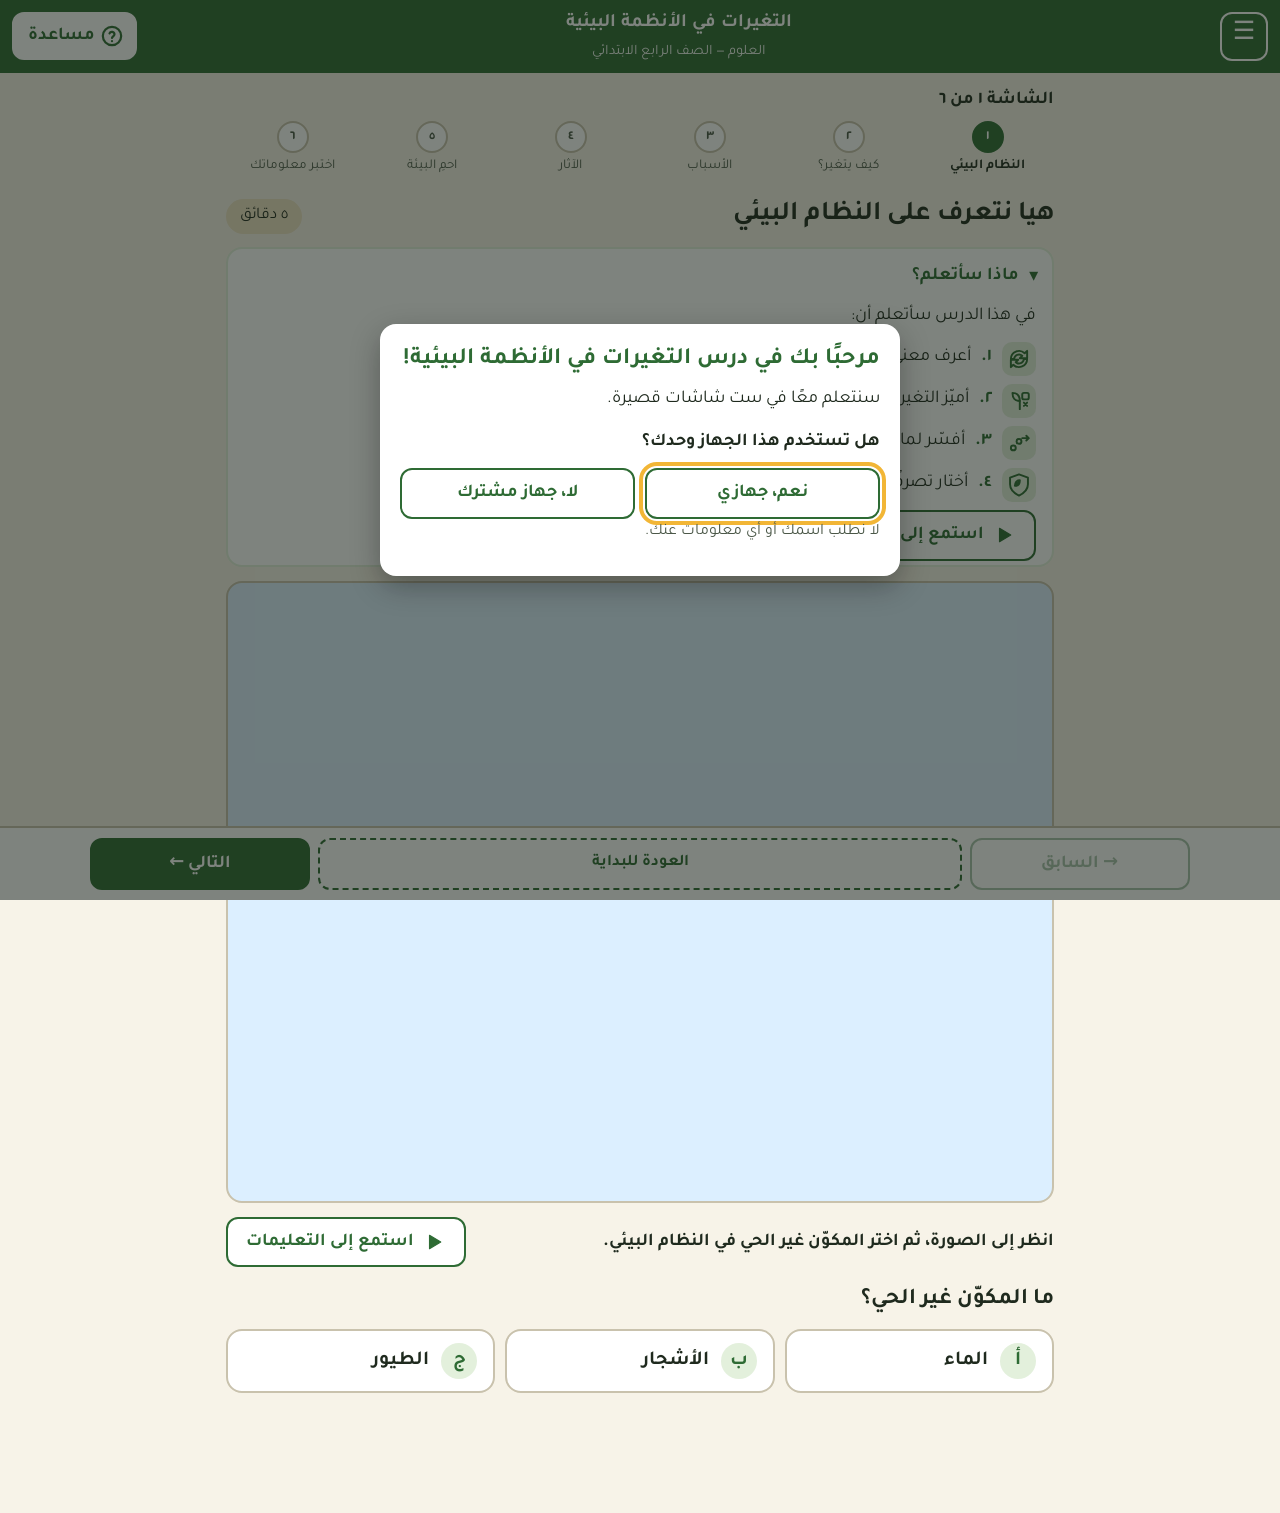
==== index.html @ 7276ea14 "نشر الإصدار 10.6 من حزمة النشر eco-prototype-10.6.zip (sha256 d8c07df0…) Co-Authored-By: Claude Opus" ====
<!DOCTYPE html>
<html lang="ar" dir="rtl">
<head>
<meta charset="utf-8">
<meta name="viewport" content="width=device-width, initial-scale=1">
<meta http-equiv="Content-Security-Policy" content="default-src 'self'; img-src 'self' data:; media-src 'self'; style-src 'self'; script-src 'self'; font-src 'self'; connect-src 'none'; object-src 'none'; base-uri 'none'; form-action 'none'">
<meta name="referrer" content="no-referrer">
<meta name="description" content="درس تفاعلي في العلوم للصف الرابع: التغيرات في الأنظمة البيئية">
<title>التغيرات في الأنظمة البيئية</title>
<link rel="icon" href="img/icon.svg" type="image/svg+xml">
<link rel="stylesheet" href="css/style.css">
</head>
<body>
<a class="skip" href="#main">انتقل إلى محتوى الشاشة</a>

<header class="top">
  <button type="button" class="icon-btn" id="btn-menu" aria-haspopup="dialog" aria-controls="panel-menu">
    <span aria-hidden="true">☰</span><span class="sr-only" data-t="buttons.menu"></span>
  </button>
  <div class="brand">
    <p class="brand-title" data-t="site.title"></p>
    <p class="brand-sub" data-t="site.tagline"></p>
  </div>
  <button type="button" class="help-btn" id="btn-help" aria-haspopup="dialog">
    <svg class="help-ico" viewBox="0 0 24 24" aria-hidden="true"><circle cx="12" cy="12" r="10"/><path d="M9.3 9.2a2.8 2.8 0 0 1 5.4 1c0 1.9-2.7 2.4-2.7 4"/><path d="M12 17.6v.1"/></svg>
    <span data-t="buttons.helpBtn"></span>
  </button>
</header>

<nav class="progress" aria-label="التقدم في الدرس">
  <p id="progress-label" class="progress-label"></p>
  <ol id="progress-steps" class="progress-steps"></ol>
</nav>

<main id="main" tabindex="-1"></main>

<footer class="bottom">
  <button type="button" class="nav-btn" id="btn-prev"><span aria-hidden="true">→</span> <span data-t="buttons.prev"></span></button>
  <button type="button" class="nav-btn ghost" id="btn-home" data-t="buttons.home"></button>
  <button type="button" class="nav-btn primary" id="btn-next"><span data-t="buttons.next"></span> <span aria-hidden="true">←</span></button>
</footer>

<div id="live" class="sr-only" aria-live="polite"></div>
<div id="layer"></div>

<noscript><p class="noscript">يحتاج هذا الدرس إلى تفعيل JavaScript في المتصفح. جرّب متصفحًا آخر، أو اسأل معلمك عند التواصل معه.</p></noscript>
<script src="js/content.js"></script>
<script src="js/store.js"></script>
<script src="js/app.js"></script>
</body>
</html>
---- css/style.css ----
/* خط Tajawal مضمّن محليًا (قا٢٤). إن لم تتوفر الملفات يُستخدم خط النظام العربي التالي في القائمة. */
@font-face { font-family: "Tajawal"; src: local("Tajawal"), url("../fonts/Tajawal-Regular.woff2") format("woff2"); font-weight: 400; font-display: swap; }
@font-face { font-family: "Tajawal"; src: local("Tajawal Bold"), local("Tajawal-Bold"), url("../fonts/Tajawal-Bold.woff2") format("woff2"); font-weight: 700; font-display: swap; }

:root {
  --bg: #f7f3e8;          /* رملي فاتح */
  --card: #ffffff;
  --ink: #1f2a1e;         /* نص أساسي: تباين ١٤:١ مع الخلفية */
  --muted: #4a5747;
  --green: #2e6b34;       /* أزرار أساسية: تباين ٦٫٤:١ مع الأبيض */
  --green-soft: #e3f0dc;
  --sky: #dcefff;
  --sand: #efe2c4;
  --line: #c9c2ad;
  --ok: #1f6b2c; --ok-bg: #e2f3e0;
  --no: #8a3b12; --no-bg: #fdebdc;
  --info: #1d4f7a; --info-bg: #e2eefa;
  --danger: #9b2c1c;
  --focus: #f2b636;
  --radius: 16px;
  --fs: 18px;
  font-size: var(--fs);
}
html.large { --fs: 22px; }
html.contrast {
  --bg: #ffffff; --card: #ffffff; --ink: #000000; --muted: #000000; --green: #0b4a12; --green-soft: #ffffff;
  --line: #000000; --sky: #ffffff; --sand: #ffffff; --ok: #004d10; --no: #6b1d00; --info: #00315c;
}
html.contrast .option, html.contrast .btn, html.contrast .feedback, html.contrast .objectives { border-width: 3px; border-color: #000; }

* { box-sizing: border-box; }
body {
  margin: 0; background: var(--bg); color: var(--ink);
  font-family: "Tajawal", "Noto Sans Arabic", "Segoe UI", "Geeza Pro", "Tahoma", "DejaVu Sans", sans-serif;
  line-height: 1.7; font-size: 1rem;
  padding-bottom: 96px; /* مساحة الشريط السفلي */
}
body.locked { overflow: hidden; }
h1, h2, h3 { line-height: 1.35; margin: 0 0 .5rem; }
h1 { font-size: 1.5rem; }
h2 { font-size: 1.3rem; }
h3 { font-size: 1.1rem; margin-top: 1.2rem; }
p { margin: 0 0 .6rem; }
img { max-width: 100%; height: auto; display: block; }
button { font: inherit; color: inherit; }
:focus-visible { outline: 4px solid var(--focus); outline-offset: 2px; border-radius: 8px; }
.sr-only { position: absolute; width: 1px; height: 1px; overflow: hidden; clip: rect(0 0 0 0); white-space: nowrap; }
.skip { position: absolute; inset-inline-start: 8px; top: -60px; background: var(--card); padding: 8px 12px; z-index: 50; }
.skip:focus { top: 8px; outline: 4px solid var(--focus); outline-offset: 2px; border-radius: 8px; } /* 10.5: مؤشر ظاهر دائمًا */
.small { font-size: .88rem; color: var(--muted); }
.noscript { padding: 1rem; background: var(--no-bg); }

/* ---------- الرأس والتقدم ---------- */
.top {
  position: sticky; top: 0; z-index: 10;
  display: flex; align-items: center; gap: 12px; padding: 8px 12px;
  background: var(--green); color: #fff;
}
.brand { flex: 1; text-align: center; min-width: 0; }
.brand-title { font-weight: 700; margin: 0; font-size: 1.05rem; }
.brand-sub { margin: 0; font-size: .8rem; opacity: .95; }
.icon-btn {
  min-width: 48px; min-height: 48px; border-radius: 12px; border: 2px solid currentColor;
  background: transparent; font-size: 1.4rem; font-weight: 700; cursor: pointer; display: grid; place-items: center;
}
.top .icon-btn { color: #fff; }
.help-btn {
  min-height: 48px; display: inline-flex; align-items: center; gap: 6px; padding: 0 12px 0 14px;
  border: 2px solid #fff; border-radius: 12px; background: #fff; color: var(--green); font-weight: 700; font-size: 1rem; cursor: pointer; white-space: nowrap; flex: none;
}
.help-btn:hover { background: var(--green-soft); }
.help-ico { width: 22px; height: 22px; fill: none; stroke: currentColor; stroke-width: 2.4; stroke-linecap: round; flex: none; }
html.contrast .help-btn { border-color: #000; color: #000; }
@media (max-width: 359px) { .help-btn { padding: 0 8px; gap: 4px; font-size: .9rem; } }

.progress { max-width: 860px; margin: 12px auto 0; padding: 0 16px; }
.progress-label { font-weight: 700; margin: 0 0 6px; }
.progress-steps { list-style: none; display: grid; grid-template-columns: repeat(6, 1fr); gap: 6px; padding: 0; margin: 0; }
.step { display: flex; flex-direction: column; align-items: center; gap: 2px; font-size: .75rem; color: var(--muted); text-align: center; }
.step .dot, .index .dot {
  width: 32px; height: 32px; border-radius: 50%; display: grid; place-items: center;
  border: 2px solid var(--line); background: var(--card); font-weight: 700; color: var(--muted);
}
.step.current .dot { border-color: var(--green); background: var(--green); color: #fff; }
.step.done .dot, .index .done .dot { border-color: #b88a12; background: #fff4cf; color: #7a5a00; }
.step.current .step-name { color: var(--ink); font-weight: 700; }
@media (max-width: 420px) { .step-name { display: none; } }

/* ---------- الشاشة ---------- */
main { max-width: 860px; margin: 0 auto; padding: 12px 16px 24px; outline: none; }
.screen-head { display: flex; align-items: center; justify-content: space-between; gap: 12px; flex-wrap: wrap; margin: 8px 0 12px; }
.screen-head h1 { margin: 0; outline: none; }
.time { background: var(--sand); border-radius: 999px; padding: 4px 14px; font-size: .9rem; white-space: nowrap; }

.objectives { background: var(--card); border: 2px solid var(--green-soft); border-radius: var(--radius); padding: 4px 16px; margin-bottom: 14px; }
.objectives summary { min-height: 48px; display: flex; align-items: center; font-weight: 700; cursor: pointer; color: var(--green); list-style: none; }
.objectives summary::-webkit-details-marker { display: none; }
.objectives summary::before { content: "▸"; display: inline-block; margin-inline-end: 8px; transform: scaleX(-1); transition: transform .2s; }
.objectives[open] summary::before { transform: rotate(90deg); }
.objectives ol { list-style: none; padding: 0; margin: 0 0 8px; display: grid; gap: 8px; }
.objectives li { display: flex; align-items: flex-start; gap: 10px; }
.obj-ico { flex: none; width: 34px; height: 34px; padding: 4px; border-radius: 10px; background: var(--green-soft); fill: none; stroke: var(--green); stroke-width: 2.4; stroke-linecap: round; stroke-linejoin: round; }
.num { font-weight: 700; color: var(--green); }

.scene { position: relative; margin: 0 0 14px; border-radius: var(--radius); overflow: hidden; border: 2px solid var(--line); background: var(--sky); }
.review-cards[hidden] { display: none; }
.rcard {
  position: absolute; transform: translate(-50%, -50%); margin: 0;
  display: flex; align-items: center; gap: 6px; padding: 6px 10px; border-radius: 12px;
  background: rgba(255,255,255,.96); border: 3px solid; font-size: .85rem; line-height: 1.3; white-space: nowrap;
  box-shadow: 0 2px 6px rgba(0,0,0,.25); animation: pop .3s ease-out;
}
.rcard.a-left, .rcard.a-right { transform: translateY(-50%); }
.rcard.p-down::after, .rcard.p-up::after {
  content: ""; position: absolute; left: 50%; width: 12px; height: 12px; background: inherit;
  border: inherit; border-width: 0 3px 3px 0; transform: translateX(-50%) rotate(45deg);
}
.rcard.p-down::after { bottom: -9px; }
.rcard.p-up::after { top: -9px; transform: translateX(-50%) rotate(-135deg); }
.rcard.living { border-color: var(--ok); color: var(--ok); }
.rcard.nonliving { border-color: var(--info); color: var(--info); border-style: dashed; }
.rcard .ico { width: 20px; height: 20px; }
.rcard span { color: var(--ink); }
@keyframes pop { from { opacity: 0; } }
@media (max-width: 480px) { .rcard { font-size: .8rem; padding: 4px 8px; gap: 4px; border-width: 2px; } .rcard .ico { width: 18px; height: 18px; } }

.instruction { display: flex; align-items: center; gap: 12px; flex-wrap: wrap; justify-content: space-between; }
.instruction p { flex: 1 1 260px; margin: 0; font-weight: 700; }
.audio-status { color: var(--no); font-size: .9rem; min-height: 1em; margin: 6px 0 0; }
.audio-status:empty { display: none; }

.question { border: 0; padding: 0; margin: 14px 0 0; }
.question legend { font-size: 1.25rem; font-weight: 700; margin-bottom: 10px; padding: 0; }
.options { display: grid; gap: 10px; }
@media (min-width: 640px) { .options { grid-template-columns: repeat(3, 1fr); } }
.option {
  min-height: 64px; display: flex; align-items: center; gap: 12px; padding: 10px 16px;
  background: var(--card); border: 2px solid var(--line); border-radius: var(--radius); cursor: pointer; text-align: start;
  font-size: 1.1rem; transition: border-color .15s, background .15s; touch-action: manipulation;
}
.option:hover:not(:disabled) { border-color: var(--green); }
.option:disabled { cursor: default; }
.option .key { width: 36px; height: 36px; flex: none; border-radius: 50%; display: grid; place-items: center; background: var(--green-soft); color: var(--green); font-weight: 700; }
.option .otext { flex: 1; font-weight: 700; }
.option .mark .ico { width: 28px; height: 28px; }
.option.is-right { border-color: var(--ok); background: var(--ok-bg); }
.option.is-right .mark { color: var(--ok); }
.option.is-wrong { border-color: var(--no); background: var(--no-bg); border-style: dashed; }
.option.is-wrong .mark { color: var(--no); }
.option:disabled:not(.is-right):not(.is-wrong) { opacity: .7; }

.ico { width: 24px; height: 24px; fill: none; stroke: currentColor; stroke-width: 3; stroke-linecap: round; stroke-linejoin: round; flex: none; }
.btn.listen .ico path { fill: currentColor; stroke-width: 1.5; }
.btn.listen .ico rect { fill: currentColor; }

.feedback { margin-top: 14px; border-radius: var(--radius); }
.feedback:empty { display: none; }
.feedback.correct, .feedback.wrong, .feedback.reveal { padding: 12px 16px; border: 2px solid; animation: fade .25s ease-out; }
.feedback.correct { background: var(--ok-bg); border-color: var(--ok); }
.feedback.wrong { background: var(--no-bg); border-color: var(--no); }
.feedback.reveal { background: var(--info-bg); border-color: var(--info); }
.fb-head { display: flex; align-items: center; gap: 8px; margin-bottom: 4px; font-size: 1.1rem; }
.feedback.correct .fb-head { color: var(--ok); } .feedback.wrong .fb-head { color: var(--no); } .feedback.reveal .fb-head { color: var(--info); }
@keyframes fade { from { opacity: 0; transform: translateY(4px); } }

.transition { font-size: 1.05rem; }
.compare { display: grid; gap: 14px; }
@media (min-width: 700px) { .compare { grid-template-columns: 1fr 1fr; } }
.cmp { margin: 0; border-radius: var(--radius); overflow: hidden; border: 3px solid; background: var(--card); }
.cmp.before { border-color: #3c8d4a; }
.cmp.after { border-color: #b8862b; }
.cmp figcaption { padding: 8px 14px; font-weight: 700; font-size: 1.1rem; }
.cmp.before figcaption { background: #e2f3e0; color: #1f5a2a; }
.cmp.after figcaption { background: #f8ecd2; color: #6b4a07; }
.proto-note { margin-top: 14px; padding: 10px 14px; border-radius: 10px; background: var(--info-bg); color: var(--info); border: 1px dashed var(--info); }

/* ---------- الأزرار ---------- */
.btn {
  min-height: 48px; padding: 8px 18px; border-radius: 12px; border: 2px solid var(--green);
  background: var(--card); color: var(--green); font-weight: 700; cursor: pointer;
  display: inline-flex; align-items: center; justify-content: center; gap: 8px;
}
.btn.primary { background: var(--green); color: #fff; }
.btn.danger { border-color: var(--danger); color: var(--danger); }
.btn.wide { width: 100%; margin-top: 10px; }
.feedback .btn { margin-top: 8px; }
.row { display: flex; gap: 10px; flex-wrap: wrap; }
.row .btn { flex: 1 1 140px; }

.bottom {
  position: fixed; bottom: 0; inset-inline: 0; z-index: 10;
  display: flex; gap: 8px; padding: 10px 12px calc(10px + env(safe-area-inset-bottom));
  background: var(--card); border-top: 2px solid var(--line);
}
.nav-btn {
  flex: 1; min-height: 52px; border-radius: 12px; border: 2px solid var(--green);
  background: var(--card); color: var(--green); font-weight: 700; cursor: pointer;
}
.nav-btn.primary { background: var(--green); color: #fff; }
.nav-btn.ghost { flex: .8; border-style: dashed; font-size: .9rem; }
.nav-btn:disabled { opacity: .4; cursor: default; }
@media (min-width: 860px) { .bottom { justify-content: center; } .nav-btn { flex: 0 1 220px; } }

/* ---------- النوافذ ---------- */
.backdrop { position: fixed; inset: 0; z-index: 40; background: rgba(20, 30, 20, .55); display: grid; place-items: center; padding: 16px; }
.dialog { background: var(--card); border-radius: var(--radius); padding: 20px; width: min(520px, 100%); max-height: 90vh; overflow: auto; box-shadow: 0 10px 30px rgba(0,0,0,.3); }
.dialog-text { font-size: 1.1rem; font-weight: 700; margin-bottom: 14px; }
.panel { background: var(--card); position: fixed; top: 0; bottom: 0; inset-inline-start: 0; width: min(420px, 92vw); overflow: auto; padding: 12px 18px 24px; box-shadow: 0 0 30px rgba(0,0,0,.3); }
.panel-head { display: flex; justify-content: space-between; align-items: center; position: sticky; top: -12px; background: var(--card); padding: 6px 0; }
.panel-head .icon-btn { color: var(--ink); border-color: var(--line); font-size: 1.1rem; }
.index { list-style: none; padding: 0; margin: 0; display: grid; gap: 6px; }
.index-link { width: 100%; min-height: 52px; display: flex; align-items: center; gap: 10px; padding: 6px 10px; background: var(--bg); border: 2px solid transparent; border-radius: 12px; cursor: pointer; text-align: start; }
.index-link.current { border-color: var(--green); }
.setting { display: flex; align-items: center; justify-content: space-between; gap: 10px; margin-bottom: 10px; flex-wrap: wrap; }
.setting-label { font-weight: 700; }
.seg { display: inline-flex; border: 2px solid var(--green); border-radius: 12px; overflow: hidden; }
.seg button { min-height: 44px; min-width: 76px; border: 0; background: var(--card); color: var(--green); cursor: pointer; font-weight: 700; }
.seg button[aria-checked="true"] { background: var(--green); color: #fff; }
.switch { display: flex; align-items: center; gap: 12px; min-height: 48px; background: none; border: 0; cursor: pointer; font-weight: 700; padding: 0; }
.switch .knob { width: 52px; height: 30px; border-radius: 999px; background: var(--line); position: relative; flex: none; }
.switch .knob::after { content: ""; position: absolute; top: 3px; inset-inline-start: 3px; width: 24px; height: 24px; border-radius: 50%; background: #fff; transition: inset-inline-start .2s; }
.switch[aria-checked="true"] .knob { background: var(--green); }
.switch[aria-checked="true"] .knob::after { inset-inline-start: 25px; }
hr { border: 0; border-top: 1px solid var(--line); margin: 18px 0 6px; }
.help-now { background: var(--green-soft); padding: 10px 14px; border-radius: 12px; font-weight: 700; }
.faq summary { min-height: 44px; display: flex; align-items: center; cursor: pointer; font-weight: 700; }
.faq p { padding-inline-start: 12px; }
.welcome h2 { color: var(--green); }
.welcome .q { font-weight: 700; margin-top: 12px; }
.note-box { background: var(--sky); padding: 10px 14px; border-radius: 12px; margin-top: 10px; }
/* 10.4 نهاية الجلسة */
.end-session .end-text { font-size: 1.15em; font-weight: 700; color: var(--green); margin: 4px 0 8px; }
.end-session .end-saved .btn { margin-top: 8px; }
.end-session > .btn.wide { margin-top: 14px; }
.toast { position: fixed; bottom: 90px; inset-inline: 16px; margin: 0 auto; max-width: 420px; background: var(--ink); color: #fff; padding: 12px 16px; border-radius: 12px; z-index: 60; text-align: center; }

@media (prefers-reduced-motion: reduce) { *, *::before, *::after { animation: none !important; transition: none !important; scroll-behavior: auto !important; } }
ol { list-style-type: arabic-indic; }

/* ---------- الشاشة ٢: الفيديو والمقارنة ---------- */
.instruction-text { font-weight: 700; }
.video { background: var(--card); border: 2px solid var(--line); border-radius: var(--radius); padding: 10px; margin-bottom: 16px; }
.vframe { border-radius: 12px; overflow: hidden; background: #1d2a1c; aspect-ratio: 16 / 9; }
.vframe video { width: 100%; height: 100%; display: block; object-fit: contain; cursor: pointer; }
.video.failed .vframe { display: none; }
.vbar { height: 6px; background: var(--line); border-radius: 3px; margin: 8px 0 4px; overflow: hidden; }
.vbar span { display: block; height: 100%; width: 0; background: var(--green); }
.vcontrols { display: flex; flex-wrap: wrap; gap: 8px; align-items: center; margin-top: 6px; }
.vcontrols .btn { flex: 1 1 auto; }
.vcontrols .btn[aria-pressed="true"] { background: var(--green-soft); }
.vtime { font-variant-numeric: tabular-nums; color: var(--muted); padding-inline: 6px; }
.video > .btn { margin-top: 8px; width: 100%; }
.transcript { margin: 10px 0 0; padding: 12px 14px; background: var(--bg); border-radius: 12px; line-height: 1.9; }
.vfail { margin-top: 8px; padding: 12px 14px; border-radius: 12px; background: var(--no-bg); border: 2px solid var(--no); }
.vfail[hidden], .transcript[hidden] { display: none; }
video::cue { font-size: 1.25em; line-height: 1.5; background: rgba(0, 0, 0, .78); color: #fff; }

.cmp-img { position: relative; }
.compare:focus { outline: none; }
.compare.review { grid-template-columns: 1fr; }
.compare.review .cmp { box-shadow: 0 0 0 4px var(--focus); }
.rcard.info { border-color: var(--info); color: var(--info); font-size: .95rem; }
.rcard.info.after { border-color: #8a5a07; color: #6b4a07; }
.rcard.info b { color: inherit; }
@media (max-width: 480px) { .rcard.info { font-size: .8rem; } }

.enrich { margin-top: 12px; padding: 12px 14px; border-radius: 12px; background: #fff7dc; border: 2px dashed #b88a12; color: var(--ink); }
.enrich-title { font-weight: 700; color: #7a5a00; margin-bottom: 4px; }
.small-btn { min-height: 44px; padding: 6px 14px; }

/* ---------- الشاشة ٣: بطاقات التصنيف ---------- */
.cards3 { display: grid; gap: 14px; margin-top: 12px; }
@media (min-width: 640px) { .cards3 { grid-template-columns: minmax(0, 1fr) minmax(0, 1fr); } }
.card3 { margin: 0; background: var(--card); border: 2px solid var(--line); border-radius: var(--radius); overflow: hidden; display: flex; flex-direction: column; }
.card3.done { border-color: var(--ok); }
.card3 img { width: 100%; aspect-ratio: 4 / 3; object-fit: contain; background: var(--sky); }
.card3 figcaption { padding: 10px 12px 12px; }
.card3-label { font-weight: 700; font-size: 1.1rem; margin-bottom: 8px; }
.choices3 { display: grid; grid-template-columns: minmax(0, 1fr) minmax(0, 1fr); gap: 8px; }
.choice3 {
  min-height: 52px; display: flex; align-items: center; justify-content: center; gap: 6px; padding: 8px 10px;
  background: var(--card); border: 2px solid var(--green); color: var(--green); border-radius: 12px; font-weight: 700; cursor: pointer; touch-action: manipulation;
}
.choice3:disabled { cursor: default; }
.choice3:disabled:not(.is-right):not(.is-wrong) { opacity: .6; }
.choice3.is-right { background: var(--ok-bg); border-color: var(--ok); color: var(--ok); }
.choice3.is-wrong { background: var(--no-bg); border-color: var(--no); color: var(--no); border-style: dashed; }
.choice3 { position: relative; white-space: nowrap; padding-inline: 8px; min-width: 0; }
.choice3.is-right, .choice3.is-wrong, .choice3.is-picked { padding-inline: 4px 26px; }
@media (max-width: 400px) { .choice3 { font-size: .95rem; } }
/* 10.2: على الشاشات الأضيق من 340 بكسل مع الخط الكبير يُسمح بسطرين بدل قص «بفعل الإنسان» */
@media (max-width: 340px) { html.large .choice3 { white-space: normal; line-height: 1.25; } }
.choice3 .mark { position: absolute; inset-inline-end: 5px; top: 50%; transform: translateY(-50%); display: flex; }
.choice3 .mark:empty { display: none; }
.choice3 .mark .ico { width: 18px; height: 18px; }
.small-fb.correct, .small-fb.wrong, .small-fb.reveal { margin-top: 10px; padding: 8px 12px; font-size: .95rem; }
.small-fb .fb-head { font-size: 1rem; margin-bottom: 2px; }
.small-fb .btn { margin-top: 6px; }
.summary3 { margin-top: 14px; }
.summary3:empty { display: none; }
.enrich-q { font-weight: 700; }
.enrich .choices3 { margin: 8px 0; }

/* ---------- الشاشة ٤: المناقشة والكتابة ---------- */
.q4 { font-size: 1.2rem; }
.scene.wide img { width: 100%; height: auto; }
.step4 { background: var(--card); border: 2px solid var(--line); border-radius: var(--radius); padding: 12px 14px; margin-bottom: 12px; }
.step-title { display: flex; flex-wrap: wrap; gap: 8px; align-items: baseline; font-weight: 700; margin-bottom: 10px; }
.step-num { background: var(--green); color: #fff; border-radius: 999px; padding: 2px 12px; font-size: .9rem; white-space: nowrap; }
.tbar { height: 12px; background: var(--green-soft); border-radius: 6px; margin-top: 10px; overflow: hidden; }
.tbar[hidden] { display: none; }
.tbar span { display: block; height: 100%; width: 0; background: var(--green); border-radius: 6px; transition: width .25s linear; }
.tmsg { margin: 8px 0 0; font-weight: 700; color: var(--ok); }
.tmsg:empty { display: none; }
.writer4 textarea { width: 100%; min-height: 96px; font: inherit; font-size: 1.05rem; line-height: 1.7; padding: 10px 12px; border: 2px solid var(--line); border-radius: 12px; background: #fff; color: var(--ink); resize: vertical; }
.writer4 textarea:focus { border-color: var(--green); outline: 3px solid var(--focus); outline-offset: 1px; }
.writer4 .small { margin: 6px 0; }
.err4 { color: var(--no); font-weight: 700; margin: 0 0 6px; }
.err4:empty { display: none; }
.writer4 .btn { width: 100%; }
.saved4 { background: var(--ok-bg); border: 2px solid var(--ok); color: var(--ok); border-radius: 12px; padding: 10px 14px; font-weight: 700; }
.locked4, .model4 { border-radius: 12px; padding: 10px 14px; margin: 10px 0; border: 2px solid var(--line); background: var(--bg); }
.locked4.first { border-color: var(--green); }
.locked4.improved { border-color: var(--info); }
.model4 { border-color: #b88a12; background: #fff7dc; }
.model4[hidden] { display: none; }
.locked-title { font-weight: 700; margin-bottom: 4px; }
.locked-text { margin: 0; white-space: pre-wrap; overflow-wrap: anywhere; }
.check4 { border: 2px solid var(--line); border-radius: 12px; padding: 8px 14px 4px; margin: 12px 0; background: var(--card); }
.check4 legend { font-weight: 700; padding: 0 6px; }
.chk { display: flex; align-items: center; gap: 10px; min-height: 48px; }
.chk input { width: 26px; height: 26px; accent-color: var(--green); flex: none; }
.chk label { cursor: pointer; }
.modelwrap { margin-top: 8px; }
.modelwrap .small { margin: 4px 0 0; }
.improve4 { margin-top: 12px; }
.improve4 > .btn { width: 100%; }

/* ---------- الشاشة ٥: الموقف والتصرف ---------- */
.layout5 { display: grid; gap: 14px; }
@media (min-width: 760px) { .layout5 { grid-template-columns: minmax(0, 1.1fr) minmax(0, 1fr); align-items: start; } .layout5 .scene { margin: 0; } }
.situation5 { font-weight: 700; font-size: 1.1rem; margin-bottom: 8px; }
.side5 .question { margin-top: 10px; }
.side5 .options { grid-template-columns: 1fr; }
.bin-frame { position: absolute; border: 4px solid var(--focus); border-radius: 14px; box-shadow: 0 0 0 4px rgba(0, 0, 0, .35), 0 0 18px rgba(242, 182, 54, .9); pointer-events: none; animation: pop .3s ease-out; }
.bin-frame[hidden] { display: none; }
.enrich5 { margin-top: 16px; padding: 4px 14px 12px; border-radius: var(--radius); background: #fff7dc; border: 2px dashed #b88a12; }
.enrich5 summary { min-height: 52px; display: flex; align-items: center; font-weight: 700; color: #6b4a07; cursor: pointer; list-style: none; }
.enrich5 summary::-webkit-details-marker { display: none; }
.enrich5 summary::before { content: "▸"; display: inline-block; margin-inline-end: 8px; transform: scaleX(-1); transition: transform .2s; }
.enrich5[open] summary::before { transform: rotate(90deg); }
.enrich5 .options { grid-template-columns: 1fr; }
.enrich5 .option { min-height: 56px; font-size: 1rem; }
/* الرأس على الهواتف الضيقة: يبقى العنوان في سطرين بعد اتساع زر «مساعدة» */
@media (max-width: 400px) { .top { gap: 8px; padding: 6px 8px; } .brand-title { font-size: .92rem; line-height: 1.35; } .brand-sub { display: none; } }

/* ---------- الشاشة ٦: التقويم الختامي ---------- */
.note6 { background: var(--info-bg); color: var(--info); border-radius: 12px; padding: 8px 14px; font-size: .95rem; margin-top: 8px; }
.qcard6 { background: var(--card); border: 2px solid var(--line); border-radius: var(--radius); padding: 12px 14px; margin-top: 12px; }
.qcount6 { display: inline-block; background: var(--green); color: #fff; border-radius: 999px; padding: 2px 14px; font-weight: 700; font-size: .9rem; margin-bottom: 8px; }
.qhead6 { display: flex; flex-wrap: wrap; gap: 10px; align-items: center; justify-content: space-between; margin-bottom: 10px; }
.qtext6 { flex: 1 1 240px; font-weight: 700; font-size: 1.15rem; margin: 0; }
.qcard6 .options { grid-template-columns: 1fr; }
.option.is-picked, .choice3.is-picked { border-color: var(--info); background: var(--info-bg); color: var(--info); border-width: 3px; }
.option.is-picked .mark, .choice3.is-picked .mark { color: var(--info); }
.option:disabled:not(.is-picked), .choice3:disabled:not(.is-picked) { opacity: .55; }
.crow6 { margin-bottom: 12px; }
.saved6 { display: flex; align-items: center; gap: 8px; margin: 12px 0 8px; font-weight: 700; color: var(--info); }
.res6 { margin-top: 14px; padding: 14px; border-radius: var(--radius); background: var(--card); border: 2px solid var(--green); text-align: center; outline: none; }
.score6 { font-size: 1.35rem; font-weight: 700; margin: 0 0 4px; color: var(--green); }
.score6.retake { font-size: 1.1rem; color: var(--info); }
.msg6 { font-size: 1.1rem; margin: 6px 0; }
.badge6 { display: inline-flex; align-items: center; gap: 8px; margin-top: 6px; padding: 6px 16px; border-radius: 999px; background: #fff4cf; border: 2px solid #b88a12; color: #6b4a07; }
.badge-ico { width: 26px; height: 26px; color: var(--ok); }
.corr6, .review6 { margin-top: 16px; }
.corr-title { font-size: 1.15rem; }
.cline { border-radius: 12px; padding: 8px 12px; margin-bottom: 8px; border: 2px solid; }
.cline.ok { border-color: var(--ok); background: var(--ok-bg); }
.cline.no { border-color: var(--no); background: var(--no-bg); border-style: dashed; }
.cline-head { display: flex; gap: 8px; align-items: flex-start; font-weight: 700; margin: 0 0 4px; }
.cline.ok .cline-head { color: var(--ok); } .cline.no .cline-head { color: var(--no); }
.cline-head .ico { margin-top: 3px; }
.cline-ex { margin: 0; font-size: .95rem; }
.review6 ul { list-style: none; padding: 0; margin: 0; display: grid; gap: 8px; }
.link6 { width: 100%; min-height: 48px; text-align: start; padding: 8px 12px; border-radius: 12px; border: 2px solid var(--info); background: var(--card); color: var(--info); font-weight: 700; cursor: pointer; }
.retake-note { margin-top: 16px; }
.actions6 { display: grid; gap: 8px; }
@media (min-width: 640px) { .actions6 { grid-template-columns: repeat(3, minmax(0, 1fr)); } }
.back6 { margin: 4px 0 8px; border-color: var(--info); color: var(--info); }
/* س٢ في التقويم: علامة الاختيار شارة صغيرة على زاوية الزر حتى لا تزاحم النص على الهواتف الضيقة */
.crow6 .choice3.is-picked { padding-inline: 8px; }
.crow6 .choice3 .mark { top: -10px; inset-inline-end: -6px; transform: none; width: 26px; height: 26px; border-radius: 50%; background: var(--info); color: #fff; align-items: center; justify-content: center; box-shadow: 0 0 0 2px var(--card); }
.crow6 .choice3 .mark .ico { width: 16px; height: 16px; }
.crow6 .choice3 { overflow: visible; }

/* ---------- 10.2: البحث في المسرد ---------- */
.search-btn { margin: 4px 0 6px; justify-content: center; }
.gl-label { display: block; font-weight: 700; margin-top: 8px; }
.gl-input { width: 100%; min-height: 48px; margin-top: 6px; padding: 8px 14px; font: inherit; color: var(--ink); background: var(--card); border: 2px solid var(--line); border-radius: 12px; }
.gl-input:focus { outline: 3px solid var(--focus); outline-offset: 2px; border-color: var(--green); }
.gl-list { list-style: none; padding: 0; margin: 8px 0 0; display: grid; gap: 10px; }
.gl-item { border: 1px solid var(--line); border-radius: 12px; padding: 10px 14px; background: var(--card); }
.gl-term { font-weight: 700; color: var(--green); margin: 0; }
.gl-def { margin: 4px 0 8px; }
.btn.small-btn { min-height: 44px; padding: 6px 14px; font-size: .92rem; }

/* ---------- 10.2: دليل المعلم وملخص الجلسة ---------- */
.tg-sec { margin-top: 6px; }
.tbl-wrap { overflow-x: auto; }
.tg-table { border-collapse: collapse; width: 100%; font-size: .88rem; min-width: 320px; }
.tg-table th, .tg-table td { border: 1px solid var(--line); padding: 6px 8px; text-align: start; vertical-align: top; }
.tg-table thead th { background: var(--green-soft); }
.teacher-row .btn { flex: 1 1 160px; }
.version { margin-top: 14px; }
.sum { margin: 0; }
.sum dt { font-weight: 700; margin-top: 10px; }
.sum dd { margin: 2px 0 0; }
ul.plain, .sum ul.plain { list-style: none; padding: 0; margin: 0; }
.tag { display: inline-block; padding: 0 8px; border-radius: 8px; font-size: .85rem; font-weight: 700; }
.tag.ok { background: var(--ok-bg); color: var(--ok); }
.tag.no { background: var(--no-bg); color: var(--no); }
.sum-label { font-weight: 700; margin: 8px 0 2px; }
.sum-quote { margin: 0; padding: 8px 12px; border-inline-start: 4px solid var(--green); background: var(--bg); border-radius: 8px; overflow-wrap: anywhere; }
.sum-score { font-weight: 700; font-size: 1.05rem; }

/* ---------- 10.2: صور التنقل في المساعدة ---------- */
.shots { display: grid; gap: 12px; }
.shot { margin: 0; border: 1px solid var(--line); border-radius: 12px; overflow: hidden; background: var(--card); }
.shot img { display: block; width: 100%; height: auto; }
.shot figcaption { padding: 8px 12px; font-weight: 700; }
html.contrast .gl-input, html.contrast .gl-item, html.contrast .shot { border-color: #000; border-width: 2px; }

/* ---------- 10.3: صور الإثراء (IMG-10، IMG-11) وصوت إثراء ش٥ ---------- */
.enrich-img { margin: 8px 0 10px; }
.enrich-img img { display: block; width: 100%; height: auto; }
.enrich5 .listen { margin-bottom: 8px; }

/* ---------- 10.3: فيديو المساعدة العمودي VID-02 ---------- */
.video.portrait .vframe { aspect-ratio: auto; background: #000; display: flex; justify-content: center; }
.video.portrait video { width: auto; max-width: 100%; height: min(58vh, 520px); aspect-ratio: 9 / 16; }

/* 10.5: «ماذا تعلّمت؟» وطريق المراجعة المرتب */
.learned6 { margin-top: 16px; padding: 12px 14px; border-radius: var(--radius); background: var(--card); border: 2px solid var(--line); }
.learned6 .corr-title { margin-top: 0; }
.learned6 > .small { margin: 0 0 8px; }
.learned-list { list-style: none; padding: 0; margin: 0; display: grid; gap: 8px; }
.learned-list li { display: grid; grid-template-columns: auto minmax(0, 1fr) auto; gap: 8px; align-items: start; padding: 8px 10px; border-radius: 12px; border: 2px solid; }
.learned-list li.ok { border-color: var(--ok); background: var(--ok-bg); }
.learned-list li.no { border-color: var(--no); background: var(--no-bg); border-style: dashed; }
.learned-list .ico { margin-top: 3px; }
.learned-list li.ok .ico, .learned-list li.ok .lg-state { color: var(--ok); }
.learned-list li.no .ico, .learned-list li.no .lg-state { color: var(--no); }
.lg-state { white-space: nowrap; }
@media (max-width: 400px) { .learned-list li { grid-template-columns: auto minmax(0, 1fr); } .lg-state { grid-column: 2; } }
.review6 > .small { margin: 0 0 8px; }
.path6 { list-style: none; padding: 0; margin: 0; display: grid; gap: 8px; }
.path6 .link6 { display: flex; gap: 10px; align-items: center; }
.step6 { flex: none; display: inline-grid; place-items: center; width: 30px; height: 30px; border-radius: 50%; background: var(--info); color: #fff; font-weight: 700; }

/* 10.6: التنبؤ قبل فيديو الشاشة ٢، وتقييم الأقران في الشاشة ٤ */
.predict2 { margin: 12px 0; padding: 10px 14px; border: 2px dashed var(--info); border-radius: var(--radius); background: var(--card); }
.predict2 legend { font-weight: 700; padding: 0 6px; color: var(--info); }
.predict2 .pq { margin: 0 0 8px; font-weight: 700; }
.predict2 .choices3 { grid-template-columns: repeat(3, minmax(0, 1fr)); }
.predict2 .pbtn { white-space: normal; line-height: 1.25; text-align: center; padding-inline: 6px; }
.predict2 .pbtn[aria-pressed="true"] { background: var(--green-soft); border-color: var(--green); border-width: 3px; font-weight: 700; }
.predict2 .pbtn[aria-pressed="true"]::after { content: "✓"; margin-inline-start: 4px; }
.predict-status { margin: 8px 0 0; }
.predict-compare { margin: 12px 0 0; padding: 10px 14px; border-radius: 12px; background: var(--bg); border: 2px solid var(--line); font-weight: 700; }
@media (max-width: 360px) { html.large .predict2 .choices3 { grid-template-columns: minmax(0, 1fr); } }
.peer4 { margin: 10px 0; padding: 10px 14px; border-radius: 12px; border: 2px solid var(--line); background: var(--bg); }
.peer4 ol { margin: 6px 0; padding-inline-start: 22px; }
.peer4 li { margin: 4px 0; }
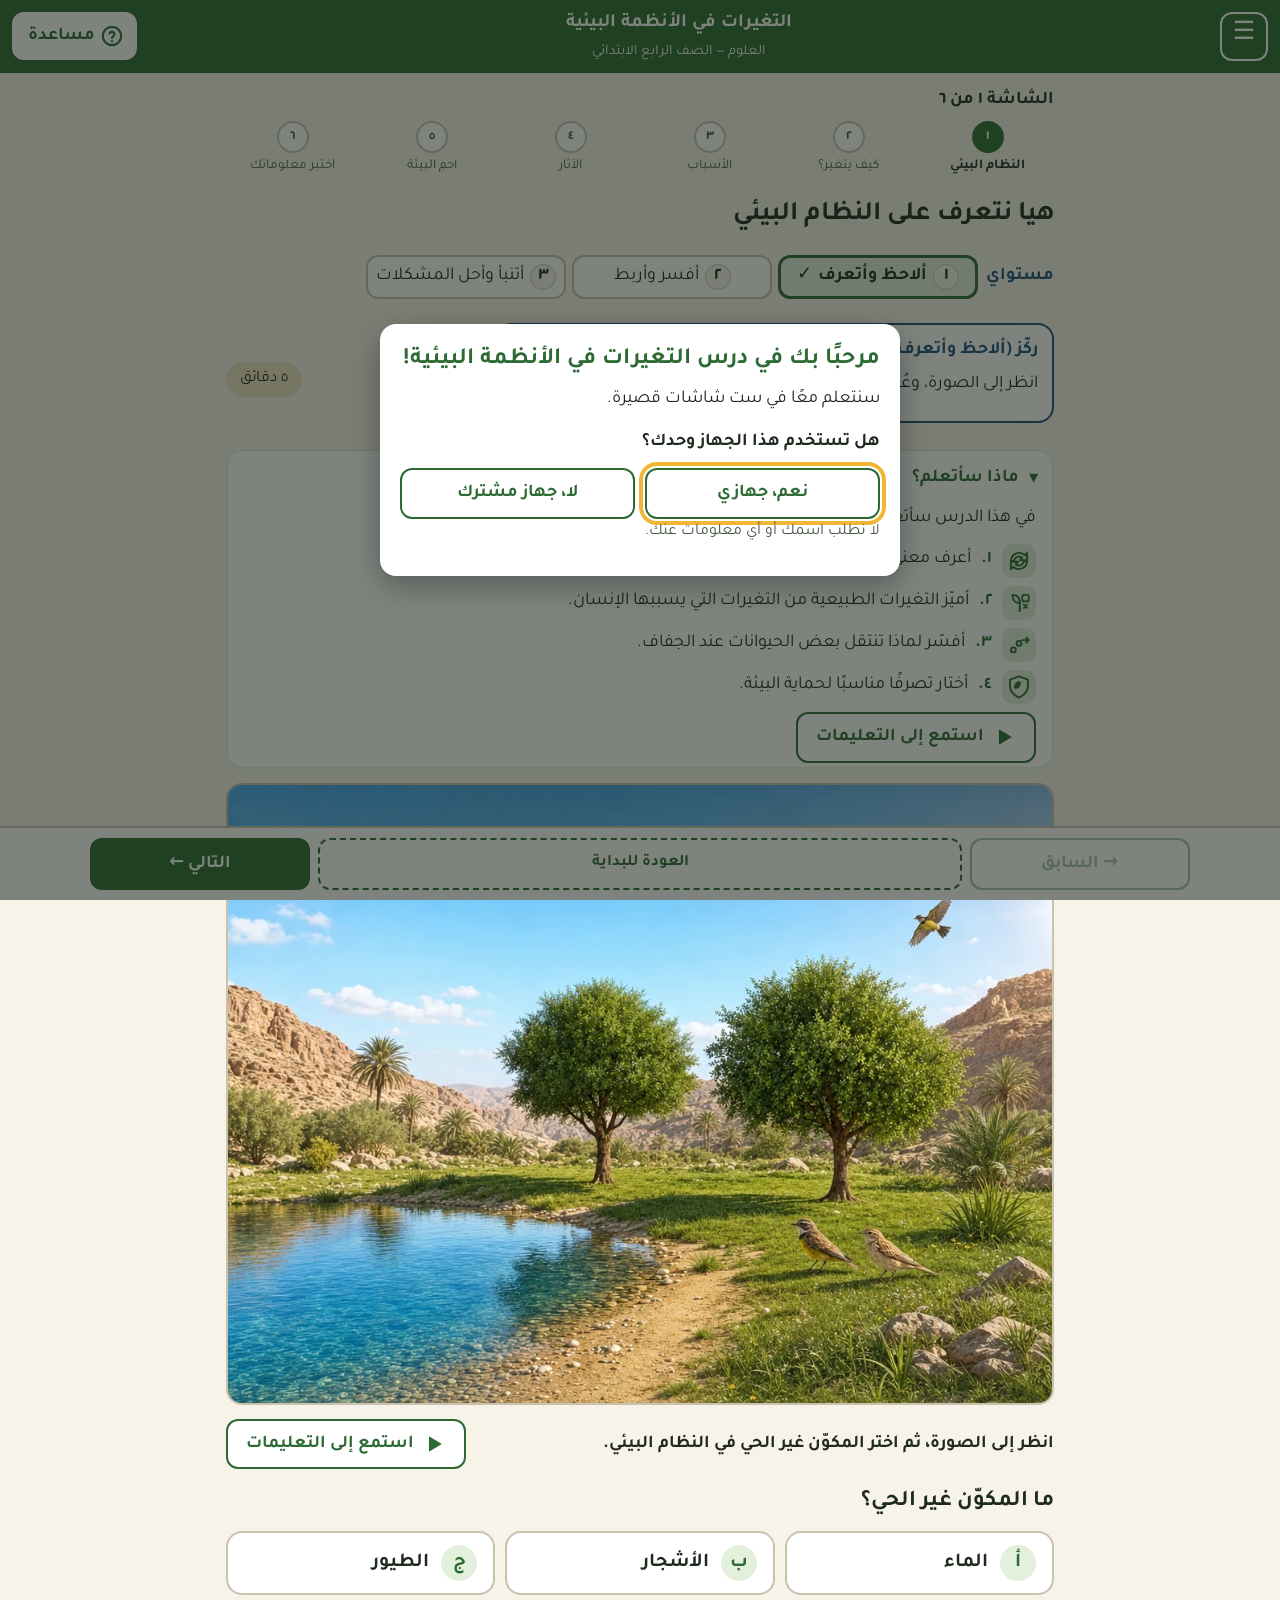
==== commit 54136e30: "نشر الإصدار 11.1 مربوطًا بمشروع Supabase المختبر (105/105) نقطة الاستعادة: الفرع release-10.6 (الالت" ====
--- a/index.html
+++ b/index.html
@@ -3,7 +3,7 @@
 <head>
 <meta charset="utf-8">
 <meta name="viewport" content="width=device-width, initial-scale=1">
-<meta http-equiv="Content-Security-Policy" content="default-src 'self'; img-src 'self' data:; media-src 'self'; style-src 'self'; script-src 'self'; font-src 'self'; connect-src 'none'; object-src 'none'; base-uri 'none'; form-action 'none'">
+<meta http-equiv="Content-Security-Policy" content="default-src 'self'; img-src 'self' data:; media-src 'self'; style-src 'self'; script-src 'self'; font-src 'self'; connect-src https://pzpaltrdcntqipvvqsbl.supabase.co; object-src 'none'; base-uri 'none'; form-action 'none'">
 <meta name="referrer" content="no-referrer">
 <meta name="description" content="درس تفاعلي في العلوم للصف الرابع: التغيرات في الأنظمة البيئية">
 <title>التغيرات في الأنظمة البيئية</title>
@@ -45,7 +45,11 @@
 
 <noscript><p class="noscript">يحتاج هذا الدرس إلى تفعيل JavaScript في المتصفح. جرّب متصفحًا آخر، أو اسأل معلمك عند التواصل معه.</p></noscript>
 <script src="js/content.js"></script>
+<script src="js/content-11.js"></script>
+<script src="js/config.js"></script>
 <script src="js/store.js"></script>
+<script src="js/api.js"></script>
+<script src="js/ext.js"></script>
 <script src="js/app.js"></script>
 </body>
 </html>
--- a/css/style.css
+++ b/css/style.css
@@ -471,3 +471,56 @@
 .peer4 { margin: 10px 0; padding: 10px 14px; border-radius: 12px; border: 2px solid var(--line); background: var(--bg); }
 .peer4 ol { margin: 6px 0; padding-inline-start: 22px; }
 .peer4 li { margin: 4px 0; }
+
+/* ═════ 11.0: المستويات والخطة العلاجية والنشاط التعاوني والدعم ═════ */
+.lvl-bar { display: flex; flex-wrap: wrap; align-items: center; gap: 8px; margin: 8px 0 12px; }
+.lvl-label { font-weight: 700; color: var(--info); }
+.lvl-seg { display: grid; grid-template-columns: repeat(3, minmax(0, 1fr)); gap: 6px; flex: 1 1 320px; }
+.lvl-btn { min-height: 44px; border: 2px solid var(--line); border-radius: 12px; background: var(--card); color: inherit; font: inherit; padding: 6px 8px; display: flex; align-items: center; justify-content: center; gap: 6px; line-height: 1.25; text-align: center; cursor: pointer; }
+.lvl-btn[aria-pressed="true"] { border-color: var(--green); background: var(--green-soft); font-weight: 700; border-width: 3px; }
+.lvl-btn[aria-pressed="true"]::after { content: "✓"; }
+.lvl-num { display: inline-grid; place-items: center; min-width: 26px; height: 26px; border-radius: 50%; background: var(--bg); border: 1px solid var(--line); font-weight: 700; }
+.menu-lvl { grid-template-columns: minmax(0, 1fr); margin: 6px 0; }
+@media (max-width: 400px) { .lvl-seg { grid-template-columns: minmax(0, 1fr); } .lvl-bar { flex-direction: column; align-items: stretch; } }
+.lvl-box { margin: 0 0 14px; padding: 10px 14px; border-radius: var(--radius); border: 2px solid var(--line); background: var(--card); }
+.lvl-box.l1 { border-color: var(--info); }
+.lvl-box.l3 { border-style: dashed; border-color: var(--green); }
+.lvl-box-title { margin: 0 0 4px; font-weight: 700; color: var(--info); }
+.think-q { font-weight: 700; margin: 4px 0; }
+.think-ans { margin: 8px 0 0; padding: 8px 12px; border-radius: 10px; background: var(--bg); }
+.lvl-results ul { margin: 6px 0; padding-inline-start: 22px; }
+.lvl-quiz, .rem-plan, .lvl-results { margin: 16px 0; padding: 12px 14px; border: 2px solid var(--line); border-radius: var(--radius); background: var(--card); }
+.mini { margin: 10px 0; }
+.mini-q legend { font-weight: 700; }
+.mini-img img { max-width: 100%; height: auto; border-radius: 10px; }
+.lq-summary .btn { margin: 6px 0 0 6px; }
+.rem-goal { margin: 10px 0; padding: 10px 12px; border-radius: 12px; border: 2px solid var(--line); background: var(--bg); }
+.rem-goal h3 { margin: 0 0 6px; font-size: 1.02em; }
+.rem-goal ol { margin: 4px 0 8px; padding-inline-start: 22px; }
+.rem-goal.passed { border-color: var(--green); }
+.rem-ok { font-weight: 700; color: var(--green); margin: 8px 0 0; }
+.collab4 { margin: 12px 0; padding: 10px 14px; border: 2px solid var(--line); border-radius: 12px; background: var(--bg); }
+.collab4 summary { font-weight: 700; cursor: pointer; min-height: 44px; display: flex; align-items: center; }
+.collab4 .roles { padding-inline-start: 18px; }
+.support-box { margin-top: 12px; padding-top: 8px; border-top: 1px solid var(--line); }
+.support-box .warn { font-weight: 700; }
+.check-row { display: flex; gap: 8px; align-items: center; min-height: 44px; }
+.check-row input { width: 22px; height: 22px; }
+a.btn { display: inline-flex; align-items: center; justify-content: center; text-decoration: none; }
+.mig-banner{margin:0 0 12px;padding:10px 12px;border:2px solid var(--info);border-radius:12px;background:var(--card)}
+
+/* 11.1: الدعم الفني ونموذج الملاحظات وصفحة المساعدة الذاتية */
+.fb-box { margin-top: 12px; padding-top: 8px; border-top: 1px solid var(--line); }
+.fb-kinds { border: 0; padding: 0; margin: 6px 0; }
+.fb-kinds legend { font-weight: 700; margin-bottom: 4px; }
+.fb-kinds input { width: 22px; height: 22px; flex: none; }
+.fb-label { display: block; font-weight: 700; margin-top: 8px; }
+.fb-form textarea { width: 100%; box-sizing: border-box; min-height: 88px; font: inherit; padding: 8px 10px; border: 2px solid var(--line); border-radius: 10px; background: var(--bg); color: inherit; }
+.fb-form textarea:focus-visible { outline: 3px solid var(--info); outline-offset: 2px; }
+.fb-msg { margin: 8px 0; padding: 8px 12px; border-radius: 10px; font-weight: 700; }
+.fb-msg.ok { border: 2px solid var(--green); }
+.fb-msg.err { border: 2px solid var(--no); }
+.email { font-family: ui-monospace, Menlo, Consolas, monospace; overflow-wrap: anywhere; user-select: all; }
+.sh-lang { display: flex; gap: 8px; flex-wrap: wrap; margin: 8px 0 16px; }
+.sh-section[lang="en"] { text-align: left; }
+.sh-section h2 { margin-top: 0; }
